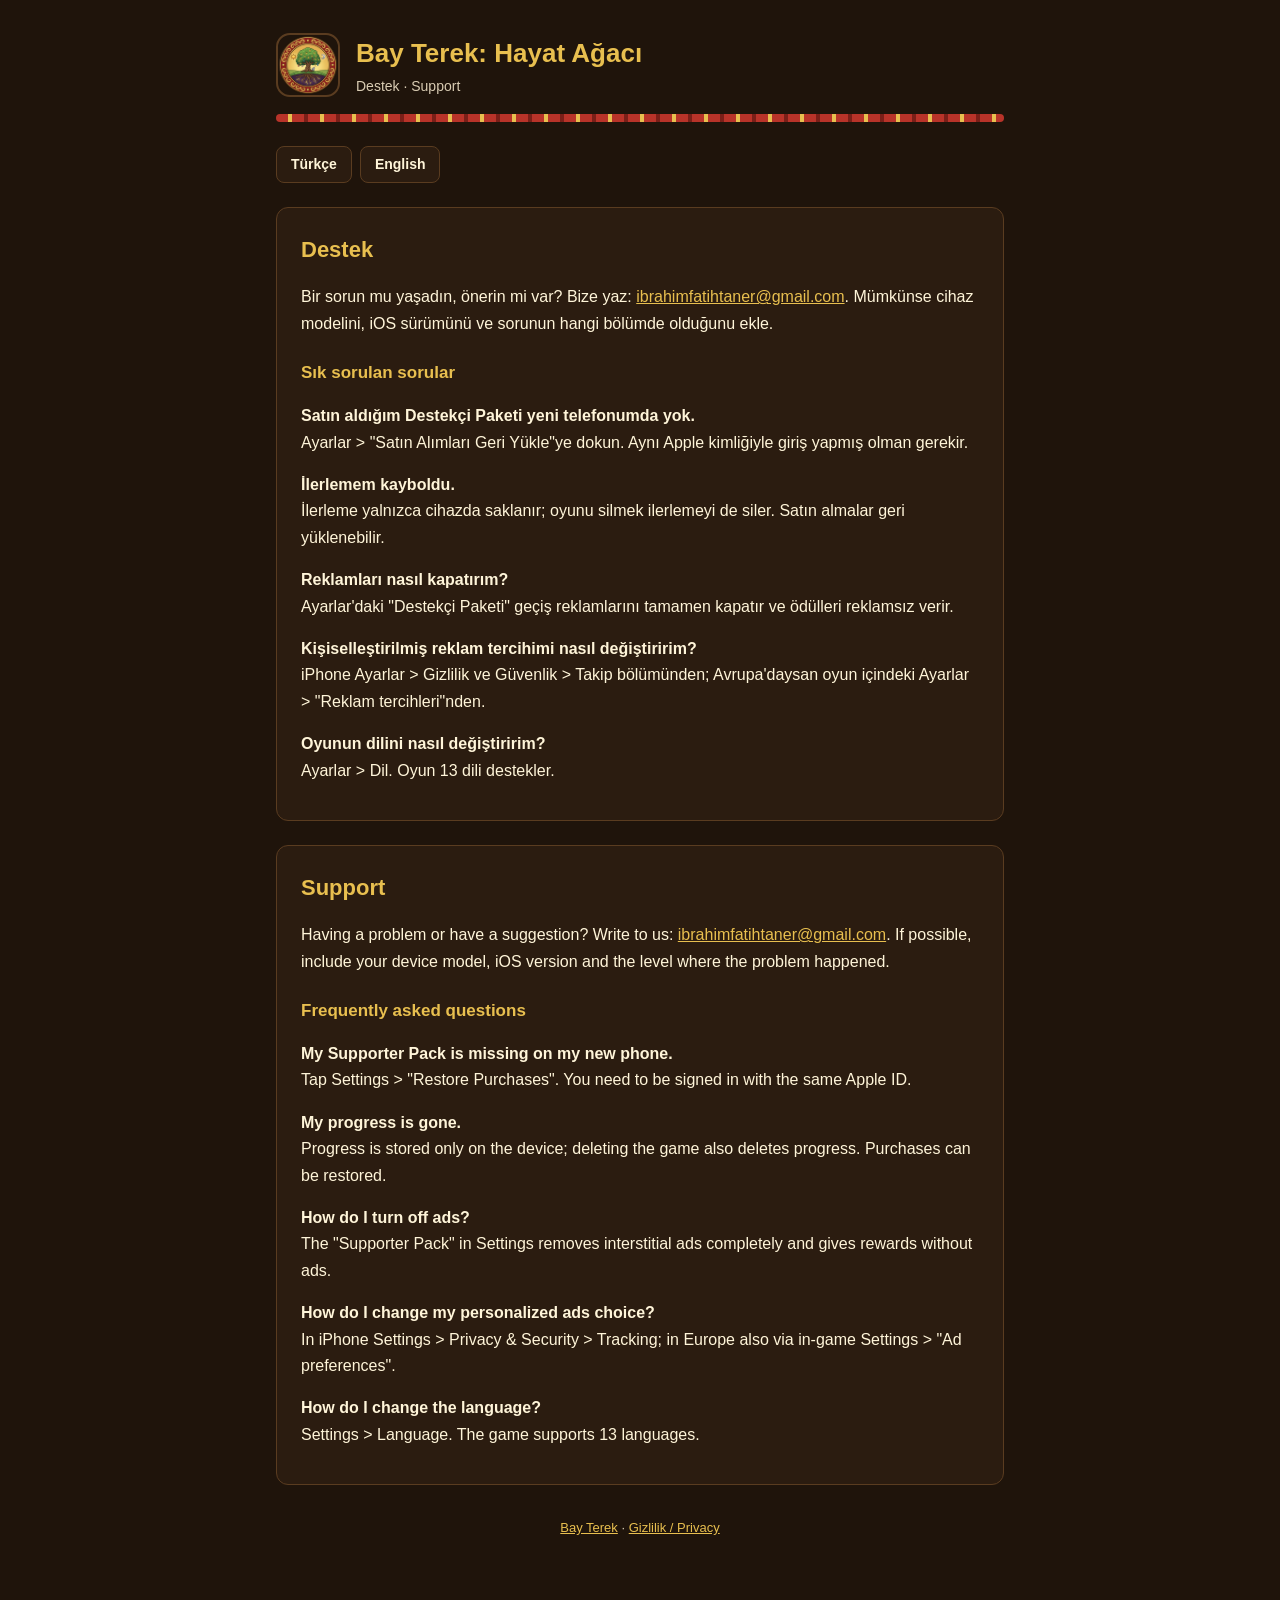
==== support.html @ e63570b9 "Apple hazırlığı: iOS dışa aktarma ayarı, gizlilik ve destek sayfaları - export_presets.cfg: iOS (com" ====
<!doctype html>
<html lang="tr">
<head>
<meta charset="utf-8">
<meta name="viewport" content="width=device-width, initial-scale=1">
<title>Bay Terek – Destek / Support</title>
<link rel="icon" href="icon.png">
<link rel="stylesheet" href="style.css">
</head>
<body>
<div class="wrap">
  <header>
    <img src="icon.png" alt="Bay Terek">
    <div>
      <h1>Bay Terek: Hayat Ağacı</h1>
      <p>Destek · Support</p>
    </div>
  </header>
  <div class="kilim"></div>
  <nav class="lang"><a href="#tr">Türkçe</a><a href="#en">English</a></nav>

  <section id="tr">
    <h2>Destek</h2>
    <p>Bir sorun mu yaşadın, önerin mi var? Bize yaz:
    <a href="mailto:ibrahimfatihtaner@gmail.com?subject=Bay%20Terek%20Destek">ibrahimfatihtaner@gmail.com</a>.
    Mümkünse cihaz modelini, iOS sürümünü ve sorunun hangi bölümde olduğunu ekle.</p>

    <h3>Sık sorulan sorular</h3>
    <p><strong>Satın aldığım Destekçi Paketi yeni telefonumda yok.</strong><br>
    Ayarlar &gt; "Satın Alımları Geri Yükle"ye dokun. Aynı Apple kimliğiyle giriş yapmış olman gerekir.</p>
    <p><strong>İlerlemem kayboldu.</strong><br>
    İlerleme yalnızca cihazda saklanır; oyunu silmek ilerlemeyi de siler. Satın almalar geri yüklenebilir.</p>
    <p><strong>Reklamları nasıl kapatırım?</strong><br>
    Ayarlar'daki "Destekçi Paketi" geçiş reklamlarını tamamen kapatır ve ödülleri reklamsız verir.</p>
    <p><strong>Kişiselleştirilmiş reklam tercihimi nasıl değiştiririm?</strong><br>
    iPhone Ayarlar &gt; Gizlilik ve Güvenlik &gt; Takip bölümünden; Avrupa'daysan oyun içindeki Ayarlar &gt; "Reklam tercihleri"nden.</p>
    <p><strong>Oyunun dilini nasıl değiştiririm?</strong><br>
    Ayarlar &gt; Dil. Oyun 13 dili destekler.</p>
  </section>

  <section id="en">
    <h2>Support</h2>
    <p>Having a problem or have a suggestion? Write to us:
    <a href="mailto:ibrahimfatihtaner@gmail.com?subject=Bay%20Terek%20Support">ibrahimfatihtaner@gmail.com</a>.
    If possible, include your device model, iOS version and the level where the problem happened.</p>

    <h3>Frequently asked questions</h3>
    <p><strong>My Supporter Pack is missing on my new phone.</strong><br>
    Tap Settings &gt; "Restore Purchases". You need to be signed in with the same Apple ID.</p>
    <p><strong>My progress is gone.</strong><br>
    Progress is stored only on the device; deleting the game also deletes progress. Purchases can be restored.</p>
    <p><strong>How do I turn off ads?</strong><br>
    The "Supporter Pack" in Settings removes interstitial ads completely and gives rewards without ads.</p>
    <p><strong>How do I change my personalized ads choice?</strong><br>
    In iPhone Settings &gt; Privacy &amp; Security &gt; Tracking; in Europe also via in-game Settings &gt; "Ad preferences".</p>
    <p><strong>How do I change the language?</strong><br>
    Settings &gt; Language. The game supports 13 languages.</p>
  </section>

  <footer><a href="index.html">Bay Terek</a> · <a href="privacy.html">Gizlilik / Privacy</a></footer>
</div>
</body>
</html>
---- style.css ----
:root {
  --bg: #1f140b;
  --panel: #2b1c10;
  --line: #5a3c20;
  --gold: #e8bf4f;
  --cream: #fff5d9;
  --muted: #d9ccb3;
  --red: #b83329;
}
* { box-sizing: border-box; }
body {
  margin: 0;
  background: var(--bg);
  color: var(--cream);
  font: 16px/1.65 -apple-system, BlinkMacSystemFont, "Segoe UI", Roboto, sans-serif;
}
.wrap { max-width: 760px; margin: 0 auto; padding: 32px 16px 64px; }
header { display: flex; align-items: center; gap: 16px; margin-bottom: 8px; }
header img { width: 64px; height: 64px; border-radius: 14px; border: 2px solid var(--line); }
header h1 { margin: 0; font-size: 26px; color: var(--gold); }
header p { margin: 0; color: var(--muted); font-size: 14px; }
.kilim {
  height: 8px; margin: 16px 0 24px; border-radius: 4px;
  background: repeating-linear-gradient(90deg, var(--red) 0 12px, var(--gold) 12px 16px, var(--red) 16px 28px, #7a1f18 28px 32px);
}
nav.lang { display: flex; gap: 8px; margin-bottom: 24px; }
nav.lang a {
  color: var(--cream); text-decoration: none; padding: 6px 14px; border-radius: 8px;
  background: var(--panel); border: 1px solid var(--line); font-weight: 600; font-size: 14px;
}
nav.lang a:hover { border-color: var(--gold); }
section { background: var(--panel); border: 1px solid var(--line); border-radius: 12px; padding: 8px 24px 20px; margin-bottom: 24px; }
h2 { color: var(--gold); font-size: 22px; margin: 16px 0 4px; }
h3 { color: var(--gold); font-size: 17px; margin: 22px 0 4px; }
p, li { color: var(--cream); }
.meta { color: var(--muted); font-size: 14px; margin-top: 0; }
a { color: var(--gold); }
ul { padding-left: 22px; }
table { width: 100%; border-collapse: collapse; font-size: 15px; margin: 8px 0; }
th, td { text-align: left; vertical-align: top; padding: 8px; border-bottom: 1px solid var(--line); }
th { color: var(--gold); font-weight: 600; }
.links { display: grid; gap: 12px; grid-template-columns: repeat(auto-fit, minmax(200px, 1fr)); }
.links a {
  display: block; padding: 16px; border-radius: 12px; background: var(--panel); border: 1px solid var(--line);
  text-decoration: none; color: var(--cream); font-weight: 600;
}
.links a span { display: block; color: var(--muted); font-weight: 400; font-size: 14px; }
footer { color: var(--muted); font-size: 13px; text-align: center; margin-top: 32px; }
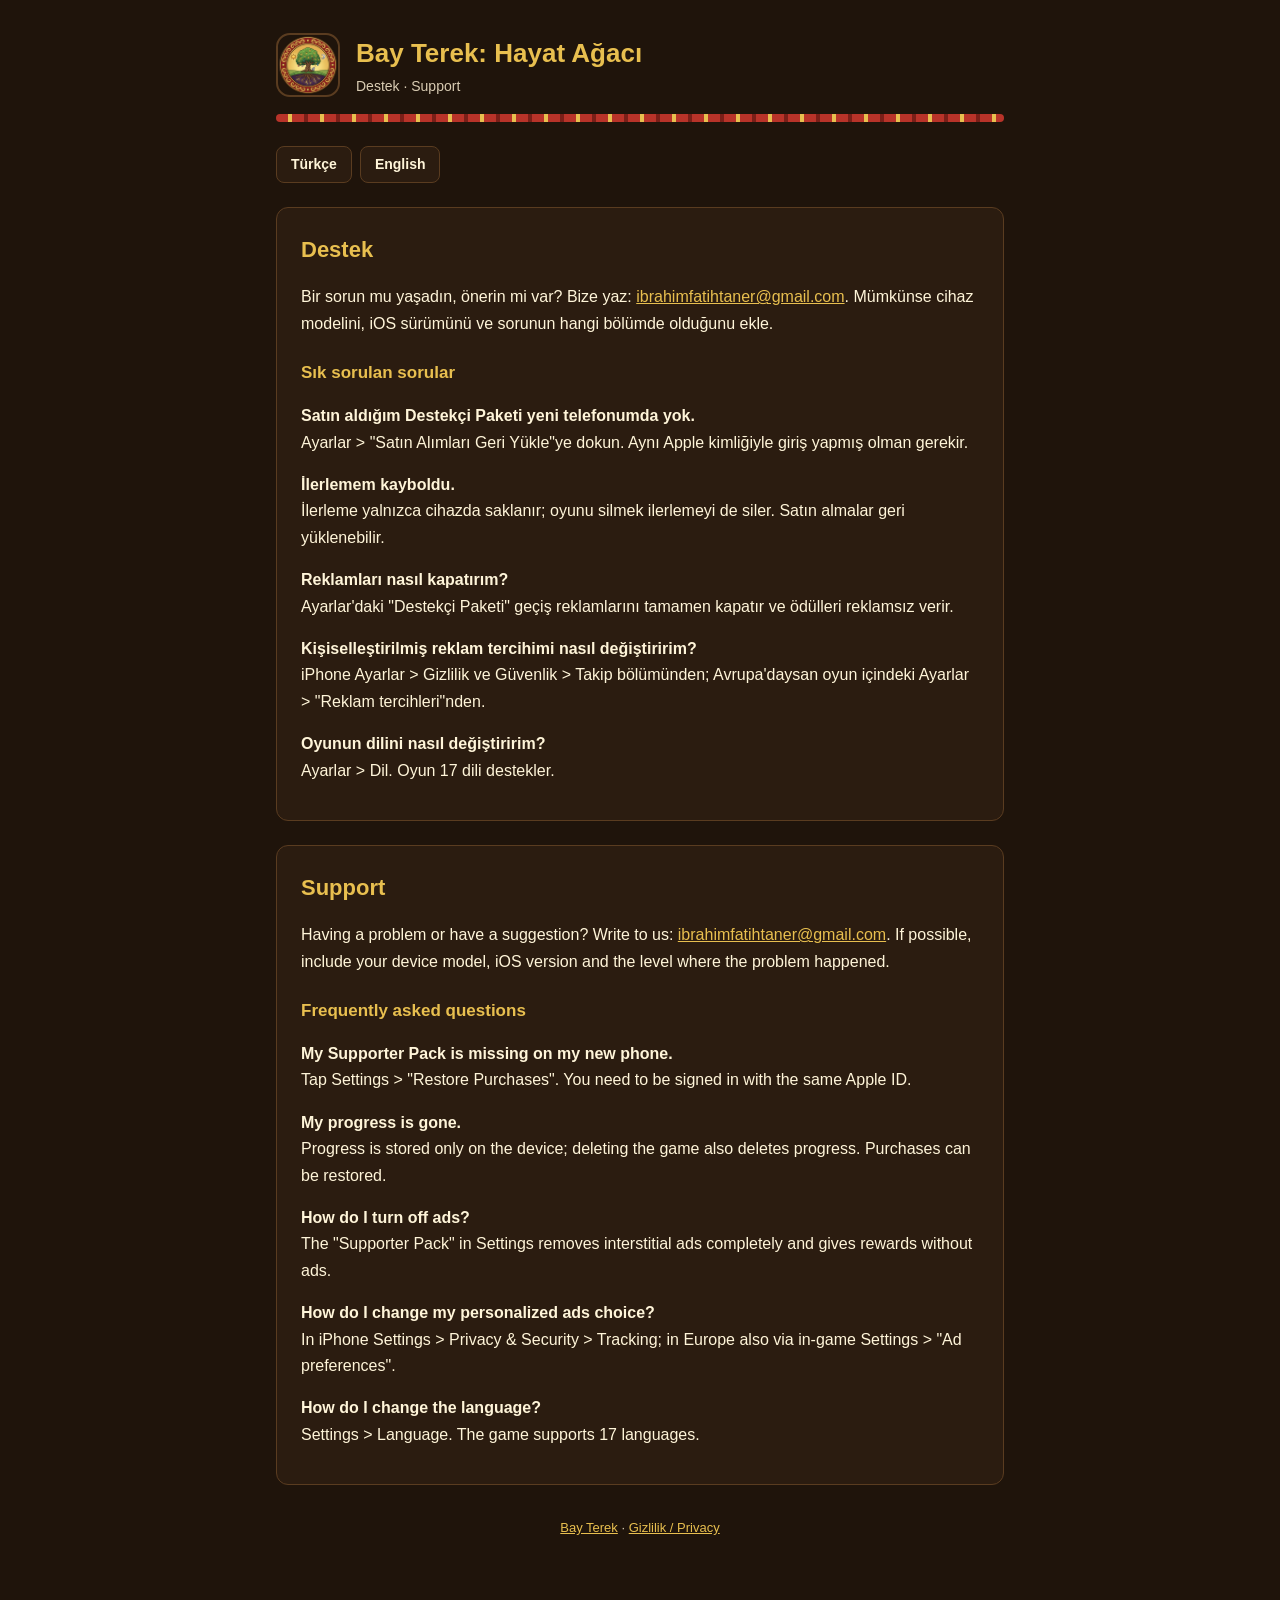
==== commit 6778033d: "Çince (Basitleştirilmiş, Geleneksel), Japonca ve Korece: oyun ve mağaza - 286 oyun metni 4 yeni dile" ====
--- a/support.html
+++ b/support.html
@@ -35,7 +35,7 @@
     <p><strong>Kişiselleştirilmiş reklam tercihimi nasıl değiştiririm?</strong><br>
     iPhone Ayarlar &gt; Gizlilik ve Güvenlik &gt; Takip bölümünden; Avrupa'daysan oyun içindeki Ayarlar &gt; "Reklam tercihleri"nden.</p>
     <p><strong>Oyunun dilini nasıl değiştiririm?</strong><br>
-    Ayarlar &gt; Dil. Oyun 13 dili destekler.</p>
+    Ayarlar &gt; Dil. Oyun 17 dili destekler.</p>
   </section>
 
   <section id="en">
@@ -54,7 +54,7 @@
     <p><strong>How do I change my personalized ads choice?</strong><br>
     In iPhone Settings &gt; Privacy &amp; Security &gt; Tracking; in Europe also via in-game Settings &gt; "Ad preferences".</p>
     <p><strong>How do I change the language?</strong><br>
-    Settings &gt; Language. The game supports 13 languages.</p>
+    Settings &gt; Language. The game supports 17 languages.</p>
   </section>
 
   <footer><a href="index.html">Bay Terek</a> · <a href="privacy.html">Gizlilik / Privacy</a></footer>
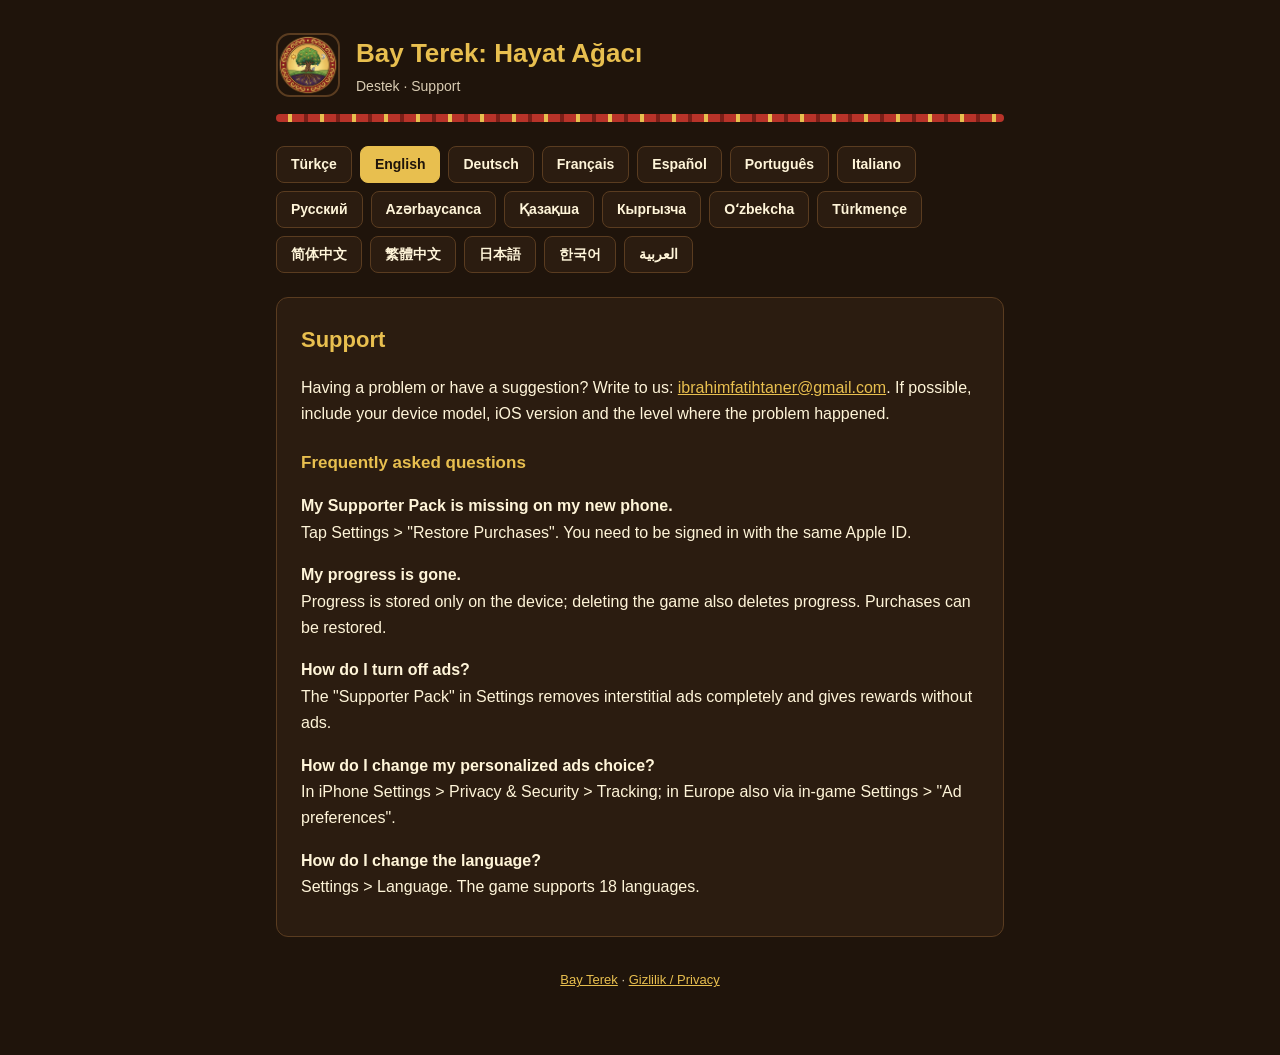
==== commit 4d9d39ab: "Gizlilik ve destek sayfaları 18 dilde (Arapça dahil, sağdan sola) Metinler tools/legal_src/<sayfa>/<" ====
--- a/support.html
+++ b/support.html
@@ -17,9 +17,9 @@
     </div>
   </header>
   <div class="kilim"></div>
-  <nav class="lang"><a href="#tr">Türkçe</a><a href="#en">English</a></nav>
-
-  <section id="tr">
+  <nav class="lang"><a href="#tr" lang="tr">Türkçe</a><a href="#en" lang="en">English</a><a href="#de" lang="de">Deutsch</a><a href="#fr" lang="fr">Français</a><a href="#es" lang="es">Español</a><a href="#pt_BR" lang="pt-BR">Português</a><a href="#it" lang="it">Italiano</a><a href="#ru" lang="ru">Русский</a><a href="#az" lang="az">Azərbaycanca</a><a href="#kk" lang="kk">Қазақша</a><a href="#ky" lang="ky">Кыргызча</a><a href="#uz" lang="uz">Oʻzbekcha</a><a href="#tk" lang="tk">Türkmençe</a><a href="#zh_CN" lang="zh-Hans">简体中文</a><a href="#zh_TW" lang="zh-Hant">繁體中文</a><a href="#ja" lang="ja">日本語</a><a href="#ko" lang="ko">한국어</a><a href="#ar" lang="ar">العربية</a></nav>
+
+  <section id="tr" lang="tr">
     <h2>Destek</h2>
     <p>Bir sorun mu yaşadın, önerin mi var? Bize yaz:
     <a href="mailto:ibrahimfatihtaner@gmail.com?subject=Bay%20Terek%20Destek">ibrahimfatihtaner@gmail.com</a>.
@@ -35,10 +35,9 @@
     <p><strong>Kişiselleştirilmiş reklam tercihimi nasıl değiştiririm?</strong><br>
     iPhone Ayarlar &gt; Gizlilik ve Güvenlik &gt; Takip bölümünden; Avrupa'daysan oyun içindeki Ayarlar &gt; "Reklam tercihleri"nden.</p>
     <p><strong>Oyunun dilini nasıl değiştiririm?</strong><br>
-    Ayarlar &gt; Dil. Oyun 17 dili destekler.</p>
-  </section>
-
-  <section id="en">
+    Ayarlar &gt; Dil. Oyun 18 dili destekler.</p>
+  </section>
+  <section id="en" lang="en">
     <h2>Support</h2>
     <p>Having a problem or have a suggestion? Write to us:
     <a href="mailto:ibrahimfatihtaner@gmail.com?subject=Bay%20Terek%20Support">ibrahimfatihtaner@gmail.com</a>.
@@ -54,10 +53,301 @@
     <p><strong>How do I change my personalized ads choice?</strong><br>
     In iPhone Settings &gt; Privacy &amp; Security &gt; Tracking; in Europe also via in-game Settings &gt; "Ad preferences".</p>
     <p><strong>How do I change the language?</strong><br>
-    Settings &gt; Language. The game supports 17 languages.</p>
+    Settings &gt; Language. The game supports 18 languages.</p>
+  </section>
+  <section id="de" lang="de">
+    <h2>Support</h2>
+    <p>Hast du ein Problem oder einen Vorschlag? Schreib uns: <a href="mailto:ibrahimfatihtaner@gmail.com?subject=Bay%20Terek%20Support">ibrahimfatihtaner@gmail.com</a>. Gib wenn möglich Gerätemodell, iOS-Version und das betroffene Level an.</p>
+
+    <h3>Häufige Fragen</h3>
+    <p><strong>Mein Unterstützerpaket fehlt auf meinem neuen Handy.</strong><br>
+    Tippe auf Einstellungen &gt; „Käufe wiederherstellen“. Du musst mit derselben Apple-ID angemeldet sein.</p>
+    <p><strong>Mein Fortschritt ist weg.</strong><br>
+    Der Fortschritt wird nur auf dem Gerät gespeichert; wer das Spiel löscht, löscht auch den Fortschritt. Käufe lassen sich wiederherstellen.</p>
+    <p><strong>Wie schalte ich Werbung ab?</strong><br>
+    Das „Unterstützerpaket“ in den Einstellungen schaltet Zwischenwerbung vollständig ab und gibt Belohnungen ohne Werbung.</p>
+    <p><strong>Wie ändere ich meine Wahl zu personalisierter Werbung?</strong><br>
+    In den iPhone-Einstellungen &gt; Datenschutz &amp; Sicherheit &gt; Tracking; in Europa auch über Einstellungen im Spiel &gt; „Werbeeinstellungen“.</p>
+    <p><strong>Wie ändere ich die Sprache?</strong><br>
+    Einstellungen &gt; Sprache. Das Spiel unterstützt 18 Sprachen.</p>
+  </section>
+  <section id="fr" lang="fr">
+    <h2>Assistance</h2>
+    <p>Un problème ou une suggestion ? Écrivez-nous : <a href="mailto:ibrahimfatihtaner@gmail.com?subject=Bay%20Terek%20Support">ibrahimfatihtaner@gmail.com</a>. Si possible, indiquez le modèle de l’appareil, la version d’iOS et le niveau concerné.</p>
+
+    <h3>Questions fréquentes</h3>
+    <p><strong>Mon Pack soutien n’apparaît pas sur mon nouveau téléphone.</strong><br>
+    Touchez Réglages &gt; « Restaurer les achats ». Vous devez être connecté avec le même identifiant Apple.</p>
+    <p><strong>J’ai perdu ma progression.</strong><br>
+    La progression est enregistrée uniquement sur l’appareil ; supprimer le jeu supprime aussi la progression. Les achats peuvent être restaurés.</p>
+    <p><strong>Comment supprimer les publicités ?</strong><br>
+    Le « Pack soutien » dans les Réglages supprime entièrement les publicités interstitielles et donne les récompenses sans publicité.</p>
+    <p><strong>Comment modifier mon choix concernant les publicités personnalisées ?</strong><br>
+    Dans Réglages de l’iPhone &gt; Confidentialité et sécurité &gt; Suivi ; en Europe, aussi via Réglages du jeu &gt; « Préférences publicitaires ».</p>
+    <p><strong>Comment changer la langue ?</strong><br>
+    Réglages &gt; Langue. Le jeu est disponible en 18 langues.</p>
+  </section>
+  <section id="es" lang="es">
+    <h2>Soporte</h2>
+    <p>¿Tienes un problema o una sugerencia? Escríbenos: <a href="mailto:ibrahimfatihtaner@gmail.com?subject=Bay%20Terek%20Soporte">ibrahimfatihtaner@gmail.com</a>. Si puedes, indica el modelo del dispositivo, la versión de iOS y el nivel donde ocurrió.</p>
+
+    <h3>Preguntas frecuentes</h3>
+    <p><strong>Mi Paquete de apoyo no aparece en mi nuevo teléfono.</strong><br>
+    Toca Ajustes &gt; «Restaurar compras». Debes haber iniciado sesión con el mismo Apple ID.</p>
+    <p><strong>He perdido mi progreso.</strong><br>
+    El progreso se guarda solo en el dispositivo; si borras el juego, también se borra el progreso. Las compras se pueden restaurar.</p>
+    <p><strong>¿Cómo quito los anuncios?</strong><br>
+    El «Paquete de apoyo» en Ajustes elimina por completo los anuncios intersticiales y da las recompensas sin anuncios.</p>
+    <p><strong>¿Cómo cambio mi elección sobre anuncios personalizados?</strong><br>
+    En Ajustes del iPhone &gt; Privacidad y seguridad &gt; Rastreo; en Europa, también en Ajustes del juego &gt; «Preferencias de anuncios».</p>
+    <p><strong>¿Cómo cambio el idioma?</strong><br>
+    Ajustes &gt; Idioma. El juego está disponible en 18 idiomas.</p>
+  </section>
+  <section id="pt_BR" lang="pt-BR">
+    <h2>Suporte</h2>
+    <p>Teve algum problema ou tem uma sugestão? Escreva para nós: <a href="mailto:ibrahimfatihtaner@gmail.com?subject=Bay%20Terek%20Suporte">ibrahimfatihtaner@gmail.com</a>. Se possível, informe o modelo do aparelho, a versão do iOS e a fase onde aconteceu.</p>
+
+    <h3>Perguntas frequentes</h3>
+    <p><strong>Meu Pacote de apoio não aparece no celular novo.</strong><br>
+    Toque em Configurações &gt; "Restaurar compras". Você precisa estar conectado com o mesmo ID Apple.</p>
+    <p><strong>Perdi meu progresso.</strong><br>
+    O progresso fica salvo só no aparelho; apagar o jogo também apaga o progresso. As compras podem ser restauradas.</p>
+    <p><strong>Como desativo os anúncios?</strong><br>
+    O "Pacote de apoio" em Configurações desativa totalmente os anúncios intersticiais e libera as recompensas sem anúncios.</p>
+    <p><strong>Como mudo minha escolha sobre anúncios personalizados?</strong><br>
+    Em Ajustes do iPhone &gt; Privacidade e Segurança &gt; Rastreamento; na Europa, também em Configurações do jogo &gt; "Preferências de anúncios".</p>
+    <p><strong>Como mudo o idioma?</strong><br>
+    Configurações &gt; Idioma. O jogo está disponível em 18 idiomas.</p>
+  </section>
+  <section id="it" lang="it">
+    <h2>Assistenza</h2>
+    <p>Hai un problema o un suggerimento? Scrivici: <a href="mailto:ibrahimfatihtaner@gmail.com?subject=Bay%20Terek%20Supporto">ibrahimfatihtaner@gmail.com</a>. Se possibile, indica modello del dispositivo, versione di iOS e livello in cui si è verificato.</p>
+
+    <h3>Domande frequenti</h3>
+    <p><strong>Il mio Pacchetto sostenitore non c'è sul nuovo telefono.</strong><br>
+    Tocca Impostazioni &gt; "Ripristina acquisti". Devi aver effettuato l'accesso con lo stesso ID Apple.</p>
+    <p><strong>Ho perso i miei progressi.</strong><br>
+    I progressi sono salvati solo sul dispositivo; eliminando il gioco si eliminano anche i progressi. Gli acquisti possono essere ripristinati.</p>
+    <p><strong>Come disattivo gli annunci?</strong><br>
+    Il "Pacchetto sostenitore" nelle Impostazioni disattiva del tutto gli annunci interstitial e dà i premi senza annunci.</p>
+    <p><strong>Come cambio la scelta sugli annunci personalizzati?</strong><br>
+    In Impostazioni di iPhone &gt; Privacy e sicurezza &gt; Tracciamento; in Europa anche da Impostazioni del gioco &gt; "Preferenze annunci".</p>
+    <p><strong>Come cambio la lingua?</strong><br>
+    Impostazioni &gt; Lingua. Il gioco è disponibile in 18 lingue.</p>
+  </section>
+  <section id="ru" lang="ru">
+    <h2>Поддержка</h2>
+    <p>Возникла проблема или есть предложение? Напишите нам: <a href="mailto:ibrahimfatihtaner@gmail.com?subject=Bay%20Terek%20Support">ibrahimfatihtaner@gmail.com</a>. По возможности укажите модель устройства, версию iOS и уровень, где возникла проблема.</p>
+
+    <h3>Частые вопросы</h3>
+    <p><strong>Набора поддержки нет на новом телефоне.</strong><br>
+    Нажмите Настройки &gt; «Восстановить покупки». Нужно войти с тем же Apple ID.</p>
+    <p><strong>Пропал мой прогресс.</strong><br>
+    Прогресс хранится только на устройстве; при удалении игры он тоже удаляется. Покупки можно восстановить.</p>
+    <p><strong>Как отключить рекламу?</strong><br>
+    «Набор поддержки» в Настройках полностью отключает межстраничную рекламу и выдаёт награды без рекламы.</p>
+    <p><strong>Как изменить выбор насчёт персонализированной рекламы?</strong><br>
+    В Настройках iPhone &gt; Конфиденциальность и безопасность &gt; Отслеживание; в Европе также в Настройках игры &gt; «Настройки рекламы».</p>
+    <p><strong>Как сменить язык?</strong><br>
+    Настройки &gt; Язык. Игра доступна на 18 языках.</p>
+  </section>
+  <section id="az" lang="az">
+    <h2>Dəstək</h2>
+    <p>Problem yaşadınız, yoxsa təklifiniz var? Bizə yazın: <a href="mailto:ibrahimfatihtaner@gmail.com?subject=Bay%20Terek%20Destek">ibrahimfatihtaner@gmail.com</a>. Mümkünsə cihaz modelini, iOS versiyasını və problemin hansı bölmədə olduğunu qeyd edin.</p>
+
+    <h3>Tez-tez verilən suallar</h3>
+    <p><strong>Aldığım Dəstək paketi yeni telefonumda yoxdur.</strong><br>
+    Ayarlar &gt; "Alışları bərpa et" düyməsinə toxunun. Eyni Apple ID ilə daxil olmalısınız.</p>
+    <p><strong>İrəliləyişim itdi.</strong><br>
+    İrəliləyiş yalnız cihazda saxlanılır; oyunu silmək irəliləyişi də silir. Alışlar bərpa edilə bilər.</p>
+    <p><strong>Reklamları necə bağlayım?</strong><br>
+    Ayarlardakı "Dəstək paketi" keçid reklamlarını tamamilə bağlayır və mükafatları reklamsız verir.</p>
+    <p><strong>Fərdiləşdirilmiş reklam seçimimi necə dəyişim?</strong><br>
+    iPhone Ayarları &gt; Məxfilik və Təhlükəsizlik &gt; İzləmə bölməsindən; Avropadasınızsa oyundakı Ayarlar &gt; "Reklam seçimləri"ndən.</p>
+    <p><strong>Oyunun dilini necə dəyişim?</strong><br>
+    Ayarlar &gt; Dil. Oyun 18 dili dəstəkləyir.</p>
+  </section>
+  <section id="kk" lang="kk">
+    <h2>Қолдау</h2>
+    <p>Мәселе туындады ма, әлде ұсынысыңыз бар ма? Бізге жазыңыз: <a href="mailto:ibrahimfatihtaner@gmail.com?subject=Bay%20Terek%20Support">ibrahimfatihtaner@gmail.com</a>. Мүмкін болса, құрылғы моделін, iOS нұсқасын және мәселе қай бөлімде болғанын көрсетіңіз.</p>
+
+    <h3>Жиі қойылатын сұрақтар</h3>
+    <p><strong>Сатып алған Қолдау жинағы жаңа телефонымда жоқ.</strong><br>
+    Баптаулар &gt; «Сатып алуларды қайтару» түймесін басыңыз. Сол Apple ID арқылы кірген болуыңыз керек.</p>
+    <p><strong>Прогресім жоғалып кетті.</strong><br>
+    Прогресс тек құрылғыда сақталады; ойынды жойсаңыз, прогресс те жойылады. Сатып алуларды қайтаруға болады.</p>
+    <p><strong>Жарнаманы қалай өшіремін?</strong><br>
+    Баптаулардағы «Қолдау жинағы» өтпелі жарнаманы толығымен өшіреді және сыйақыларды жарнамасыз береді.</p>
+    <p><strong>Жекелендірілген жарнама таңдауымды қалай өзгертемін?</strong><br>
+    iPhone Баптаулары &gt; Құпиялылық және қауіпсіздік &gt; Бақылау бөлімінде; Еуропада ойындағы Баптаулар &gt; «Жарнама баптаулары» арқылы да.</p>
+    <p><strong>Ойын тілін қалай өзгертемін?</strong><br>
+    Баптаулар &gt; Тіл. Ойын 18 тілді қолдайды.</p>
+  </section>
+  <section id="ky" lang="ky">
+    <h2>Колдоо</h2>
+    <p>Көйгөй чыктыбы же сунушуңуз барбы? Бизге жазыңыз: <a href="mailto:ibrahimfatihtaner@gmail.com?subject=Bay%20Terek%20Support">ibrahimfatihtaner@gmail.com</a>. Мүмкүн болсо, түзмөктүн моделин, iOS версиясын жана көйгөй кайсы бөлүмдө болгонун кошуңуз.</p>
+
+    <h3>Көп берилүүчү суроолор</h3>
+    <p><strong>Сатып алган Колдоо топтомум жаңы телефонумда жок.</strong><br>
+    Жөндөөлөр &gt; «Сатып алууларды кайтаруу» баскычын басыңыз. Ошол эле Apple ID менен кирген болушуңуз керек.</p>
+    <p><strong>Прогрессим жоголуп кетти.</strong><br>
+    Прогресс түзмөктө гана сакталат; оюнду өчүрсөңүз, прогресс да өчөт. Сатып алууларды кайтарса болот.</p>
+    <p><strong>Жарнаманы кантип өчүрөм?</strong><br>
+    Жөндөөлөрдөгү «Колдоо топтому» өтмө жарнаманы толугу менен өчүрөт жана сыйлыктарды жарнамасыз берет.</p>
+    <p><strong>Жекелештирилген жарнама тандоомду кантип өзгөртөм?</strong><br>
+    iPhone Жөндөөлөрү &gt; Купуялык жана коопсуздук &gt; Көзөмөлдөө бөлүмүндө; Европада оюндагы Жөндөөлөр &gt; «Жарнама жөндөөлөрү» аркылуу да.</p>
+    <p><strong>Оюндун тилин кантип өзгөртөм?</strong><br>
+    Жөндөөлөр &gt; Тил. Оюн 18 тилди колдойт.</p>
+  </section>
+  <section id="uz" lang="uz">
+    <h2>Yordam</h2>
+    <p>Muammo yuz berdimi yoki taklifingiz bormi? Bizga yozing: <a href="mailto:ibrahimfatihtaner@gmail.com?subject=Bay%20Terek%20Support">ibrahimfatihtaner@gmail.com</a>. Iloji boʻlsa, qurilma modeli, iOS versiyasi va muammo qaysi boʻlimda boʻlganini koʻrsating.</p>
+
+    <h3>Koʻp beriladigan savollar</h3>
+    <p><strong>Sotib olgan Qoʻllab-quvvatlash paketim yangi telefonimda yoʻq.</strong><br>
+    Sozlamalar &gt; “Xaridlarni tiklash” tugmasini bosing. Xuddi shu Apple ID bilan kirgan boʻlishingiz kerak.</p>
+    <p><strong>Taraqqiyotim yoʻqolib qoldi.</strong><br>
+    Taraqqiyot faqat qurilmada saqlanadi; oʻyinni oʻchirsangiz, taraqqiyot ham oʻchadi. Xaridlarni tiklash mumkin.</p>
+    <p><strong>Reklamani qanday oʻchiraman?</strong><br>
+    Sozlamalardagi “Qoʻllab-quvvatlash paketi” oʻtish reklamalarini butunlay oʻchiradi va mukofotlarni reklamasiz beradi.</p>
+    <p><strong>Shaxsiylashtirilgan reklama tanlovimni qanday oʻzgartiraman?</strong><br>
+    iPhone Sozlamalari &gt; Maxfiylik va xavfsizlik &gt; Kuzatish boʻlimida; Yevropada oʻyindagi Sozlamalar &gt; “Reklama sozlamalari” orqali ham.</p>
+    <p><strong>Oʻyin tilini qanday oʻzgartiraman?</strong><br>
+    Sozlamalar &gt; Til. Oʻyin 18 tilni qoʻllab-quvvatlaydi.</p>
+  </section>
+  <section id="tk" lang="tk">
+    <h2>Goldaw</h2>
+    <p>Kynçylyk ýüze çykdymy ýa-da teklibiňiz barmy? Bize ýazyň: <a href="mailto:ibrahimfatihtaner@gmail.com?subject=Bay%20Terek%20Support">ibrahimfatihtaner@gmail.com</a>. Mümkin bolsa, enjamyň modelini, iOS wersiýasyny we meseläniň haýsy bölümde bolandygyny ýazyň.</p>
+
+    <h3>Köp berilýän soraglar</h3>
+    <p><strong>Satyn alan Goldaw toplumym täze telefonymda ýok.</strong><br>
+    Sazlamalar &gt; «Satyn alyşlary dikelt» düwmesine basyň. Şol bir Apple ID bilen giren bolmaly.</p>
+    <p><strong>Ösüşim ýitdi.</strong><br>
+    Ösüş diňe enjamda saklanýar; oýny pozsaňyz, ösüş hem pozulýar. Satyn alyşlary dikeldip bolýar.</p>
+    <p><strong>Mahabatlary nädip öçürmeli?</strong><br>
+    Sazlamalardaky «Goldaw toplumy» geçiş mahabatlaryny doly öçürýär we sylaglary mahabatsyz berýär.</p>
+    <p><strong>Şahsylaşdyrylan mahabat saýlawymy nädip üýtgetmeli?</strong><br>
+    iPhone Sazlamalary &gt; Gizlinlik we howpsuzlyk &gt; Yzarlamak bölüminde; Ýewropada oýundaky Sazlamalar &gt; «Mahabat saýlawlary» arkaly hem.</p>
+    <p><strong>Oýnuň dilini nädip üýtgetmeli?</strong><br>
+    Sazlamalar &gt; Dil. Oýun 18 dili goldaýar.</p>
+  </section>
+  <section id="zh_CN" lang="zh-Hans">
+    <h2>支持</h2>
+    <p>遇到问题或有建议？请写信给我们：<a href="mailto:ibrahimfatihtaner@gmail.com?subject=Bay%20Terek%20Support">ibrahimfatihtaner@gmail.com</a>。如有可能，请注明设备型号、iOS 版本以及出现问题的关卡。</p>
+
+    <h3>常见问题</h3>
+    <p><strong>我购买的支持者礼包在新手机上不见了。</strong><br>
+    点击“设置 &gt; 恢复购买”。你需要登录同一个 Apple 账户。</p>
+    <p><strong>我的进度丢失了。</strong><br>
+    进度只保存在设备上；删除游戏也会删除进度。购买可以恢复。</p>
+    <p><strong>如何关闭广告？</strong><br>
+    “设置”中的“支持者礼包”会完全关闭插页广告，并且无需观看广告即可获得奖励。</p>
+    <p><strong>如何更改个性化广告的选择？</strong><br>
+    在 iPhone“设置 &gt; 隐私与安全性 &gt; 跟踪”中更改；在欧洲也可以通过游戏内“设置 &gt; 广告偏好”更改。</p>
+    <p><strong>如何更改游戏语言？</strong><br>
+    设置 &gt; 语言。本游戏支持 18 种语言。</p>
+  </section>
+  <section id="zh_TW" lang="zh-Hant">
+    <h2>支援</h2>
+    <p>遇到問題或有建議嗎？請來信：<a href="mailto:ibrahimfatihtaner@gmail.com?subject=Bay%20Terek%20Support">ibrahimfatihtaner@gmail.com</a>。如可以，請附上裝置型號、iOS 版本以及發生問題的關卡。</p>
+
+    <h3>常見問題</h3>
+    <p><strong>我購買的支持者禮包在新手機上不見了。</strong><br>
+    點選「設定 &gt; 恢復購買」。你必須登入同一個 Apple 帳號。</p>
+    <p><strong>我的進度不見了。</strong><br>
+    進度只儲存在裝置上；刪除遊戲也會刪除進度。購買項目可以恢復。</p>
+    <p><strong>如何關閉廣告？</strong><br>
+    「設定」中的「支持者禮包」會完全關閉插頁廣告，且無需觀看廣告即可獲得獎勵。</p>
+    <p><strong>如何變更個人化廣告的選擇？</strong><br>
+    在 iPhone「設定 &gt; 隱私權與安全性 &gt; 追蹤」中變更；在歐洲也可透過遊戲內「設定 &gt; 廣告偏好」變更。</p>
+    <p><strong>如何變更遊戲語言？</strong><br>
+    設定 &gt; 語言。本遊戲支援 18 種語言。</p>
+  </section>
+  <section id="ja" lang="ja">
+    <h2>サポート</h2>
+    <p>不具合やご提案がありましたら、こちらまでご連絡ください：<a href="mailto:ibrahimfatihtaner@gmail.com?subject=Bay%20Terek%20Support">ibrahimfatihtaner@gmail.com</a>。可能であれば、端末の機種、iOS のバージョン、問題が起きたステージをお知らせください。</p>
+
+    <h3>よくある質問</h3>
+    <p><strong>購入したサポーターパックが新しい端末にありません。</strong><br>
+    「設定 &gt; 購入を復元」をタップしてください。同じ Apple アカウントでサインインしている必要があります。</p>
+    <p><strong>進行状況が消えました。</strong><br>
+    進行状況は端末内にのみ保存されるため、ゲームを削除すると進行状況も消えます。購入は復元できます。</p>
+    <p><strong>広告を消すには？</strong><br>
+    「設定」の「サポーターパック」でインタースティシャル広告が完全になくなり、報酬も広告なしで受け取れます。</p>
+    <p><strong>パーソナライズ広告の選択を変更するには？</strong><br>
+    iPhone の「設定 &gt; プライバシーとセキュリティ &gt; トラッキング」で変更できます。ヨーロッパではゲーム内の「設定 &gt; 広告の設定」からも変更できます。</p>
+    <p><strong>言語を変更するには？</strong><br>
+    設定 &gt; 言語。本ゲームは18言語に対応しています。</p>
+  </section>
+  <section id="ko" lang="ko">
+    <h2>지원</h2>
+    <p>문제가 있거나 제안하고 싶은 것이 있나요? 연락 주세요: <a href="mailto:ibrahimfatihtaner@gmail.com?subject=Bay%20Terek%20Support">ibrahimfatihtaner@gmail.com</a>. 가능하면 기기 모델, iOS 버전, 문제가 발생한 스테이지를 알려 주세요.</p>
+
+    <h3>자주 묻는 질문</h3>
+    <p><strong>구매한 서포터 팩이 새 휴대폰에 없어요.</strong><br>
+    "설정 &gt; 구매 복원"을 누르세요. 같은 Apple 계정으로 로그인되어 있어야 합니다.</p>
+    <p><strong>진행 상황이 사라졌어요.</strong><br>
+    진행 상황은 기기에만 저장되므로 게임을 삭제하면 진행 상황도 삭제됩니다. 구매는 복원할 수 있습니다.</p>
+    <p><strong>광고를 끄려면?</strong><br>
+    "설정"의 "서포터 팩"을 구매하면 전면 광고가 완전히 꺼지고 보상은 광고 없이 지급됩니다.</p>
+    <p><strong>맞춤형 광고 선택을 바꾸려면?</strong><br>
+    iPhone "설정 &gt; 개인정보 보호 및 보안 &gt; 추적"에서 바꿀 수 있습니다. 유럽에서는 게임 내 "설정 &gt; 광고 환경설정"에서도 가능합니다.</p>
+    <p><strong>언어를 바꾸려면?</strong><br>
+    설정 &gt; 언어. 게임은 18개 언어를 지원합니다.</p>
+  </section>
+  <section id="ar" lang="ar" dir="rtl">
+    <h2>الدعم</h2>
+    <p>هل واجهت مشكلة أو لديك اقتراح؟ راسلنا: <a href="mailto:ibrahimfatihtaner@gmail.com?subject=Bay%20Terek%20Support">ibrahimfatihtaner@gmail.com</a>. إن أمكن، اذكر طراز الجهاز وإصدار iOS والمرحلة التي حدثت فيها المشكلة.</p>
+
+    <h3>الأسئلة الشائعة</h3>
+    <p><strong>حزمة الداعمين التي اشتريتها غير موجودة على هاتفي الجديد.</strong><br>
+    اضغط الإعدادات &gt; "استعادة المشتريات". يجب أن تكون مسجلًا الدخول بحساب Apple نفسه.</p>
+    <p><strong>اختفى تقدمي.</strong><br>
+    يُحفظ التقدم على الجهاز فقط، وحذف اللعبة يحذف التقدم أيضًا. يمكن استعادة المشتريات.</p>
+    <p><strong>كيف أوقف الإعلانات؟</strong><br>
+    تعمل "حزمة الداعمين" في الإعدادات على إيقاف الإعلانات البينية تمامًا ومنح المكافآت دون إعلانات.</p>
+    <p><strong>كيف أغيّر اختياري بشأن الإعلانات المخصصة؟</strong><br>
+    من إعدادات iPhone &gt; الخصوصية والأمن &gt; التتبع، وفي أوروبا أيضًا من إعدادات اللعبة &gt; "تفضيلات الإعلانات".</p>
+    <p><strong>كيف أغيّر لغة اللعبة؟</strong><br>
+    الإعدادات &gt; اللغة. تدعم اللعبة 18 لغة.</p>
   </section>
 
   <footer><a href="index.html">Bay Terek</a> · <a href="privacy.html">Gizlilik / Privacy</a></footer>
 </div>
+<script>
+(function () {
+  var sections = Array.prototype.slice.call(document.querySelectorAll("section[id]"));
+  var links = Array.prototype.slice.call(document.querySelectorAll("nav.lang a"));
+  var ids = sections.map(function (s) { return s.id; });
+  function show(id) {
+    sections.forEach(function (s) { s.hidden = s.id !== id; });
+    links.forEach(function (a) { a.classList.toggle("on", a.getAttribute("href") === "#" + id); });
+  }
+  // Tarayıcı dili -> bölüm: zh-TW/zh-HK/zh-Hant geleneksel, diğer zh basitleştirilmiş, pt -> pt_BR
+  function pick() {
+    var h = location.hash.slice(1);
+    if (ids.indexOf(h) >= 0) return h;
+    var list = navigator.languages || [navigator.language || "tr"];
+    for (var i = 0; i < list.length; i++) {
+      var l = String(list[i]).toLowerCase();
+      if (l.indexOf("zh") === 0) return /hant|tw|hk|mo/.test(l) ? "zh_TW" : "zh_CN";
+      if (l.indexOf("pt") === 0) return "pt_BR";
+      var base = l.split("-")[0];
+      if (ids.indexOf(base) >= 0) return base;
+    }
+    return "en";
+  }
+  links.forEach(function (a) {
+    a.addEventListener("click", function (e) {
+      e.preventDefault();
+      var id = a.getAttribute("href").slice(1);
+      history.replaceState(null, "", "#" + id);
+      show(id);
+      window.scrollTo(0, 0);
+    });
+  });
+  show(pick());
+})();
+</script>
 </body>
 </html>
--- a/style.css
+++ b/style.css
@@ -23,12 +23,15 @@
   height: 8px; margin: 16px 0 24px; border-radius: 4px;
   background: repeating-linear-gradient(90deg, var(--red) 0 12px, var(--gold) 12px 16px, var(--red) 16px 28px, #7a1f18 28px 32px);
 }
-nav.lang { display: flex; gap: 8px; margin-bottom: 24px; }
+nav.lang { display: flex; flex-wrap: wrap; gap: 8px; margin-bottom: 24px; }
 nav.lang a {
   color: var(--cream); text-decoration: none; padding: 6px 14px; border-radius: 8px;
   background: var(--panel); border: 1px solid var(--line); font-weight: 600; font-size: 14px;
 }
 nav.lang a:hover { border-color: var(--gold); }
+nav.lang a.on { background: var(--gold); color: var(--bg); border-color: var(--gold); }
+section[dir="rtl"] ul { padding-left: 0; padding-right: 22px; }
+section[dir="rtl"] th, section[dir="rtl"] td { text-align: right; }
 section { background: var(--panel); border: 1px solid var(--line); border-radius: 12px; padding: 8px 24px 20px; margin-bottom: 24px; }
 h2 { color: var(--gold); font-size: 22px; margin: 16px 0 4px; }
 h3 { color: var(--gold); font-size: 17px; margin: 22px 0 4px; }
